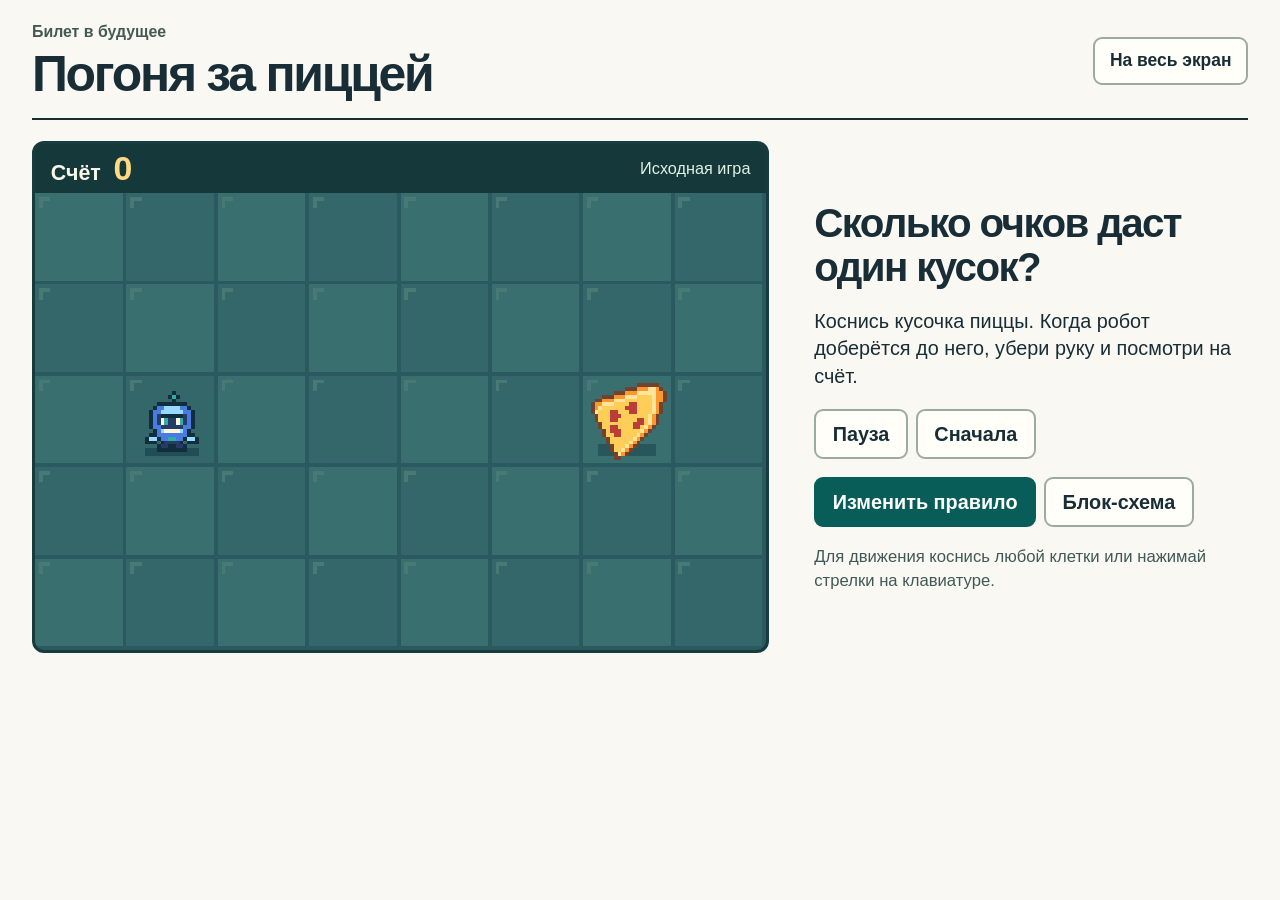
==== index.html @ bc721d9e "Публикация игры и конспекта урока для 8–9 класса" ====
<!doctype html>
<html lang="ru">
<head>
  <meta charset="utf-8">
  <meta name="viewport" content="width=device-width, initial-scale=1">
  <meta http-equiv="refresh" content="0; url=./Игра%20для%20доски.html">
  <title>Погоня за пиццей</title>
</head>
<body>
  <p><a href="./Игра%20для%20доски.html">Запустить игру «Погоня за пиццей»</a></p>
</body>
</html>
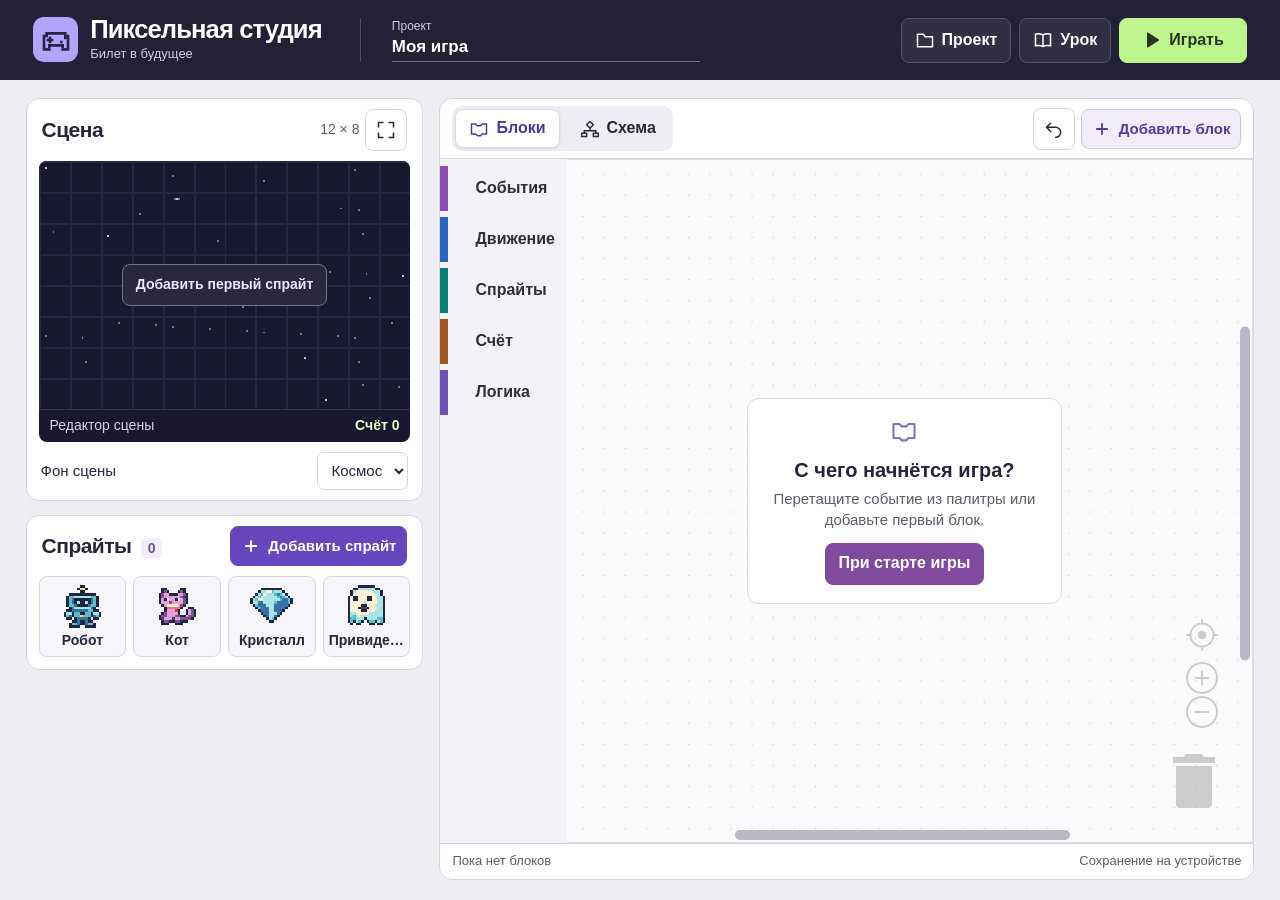
==== commit 77eab7d5: "Добавить конструктор пиксельных игр для урока с интерактивной доской" ====
--- a/index.html
+++ b/index.html
@@ -1,12 +1,265 @@
 <!doctype html>
 <html lang="ru">
-<head>
-  <meta charset="utf-8">
-  <meta name="viewport" content="width=device-width, initial-scale=1">
-  <meta http-equiv="refresh" content="0; url=./Игра%20для%20доски.html">
-  <title>Погоня за пиццей</title>
-</head>
-<body>
-  <p><a href="./Игра%20для%20доски.html">Запустить игру «Погоня за пиццей»</a></p>
-</body>
+  <head>
+    <meta charset="utf-8" />
+    <meta name="viewport" content="width=device-width,initial-scale=1" />
+    <meta name="theme-color" content="#232137" />
+    <title>Пиксельная студия · Билет в будущее</title>
+    <link rel="stylesheet" href="studio.css" />
+  </head>
+  <body>
+    <svg aria-hidden="true" class="icons" xmlns="http://www.w3.org/2000/svg">
+      <symbol id="i-pad" viewBox="0 0 24 24">
+        <path d="M5 7h14v2h2v10h-4v-3H7v3H3V9h2z" fill="none" stroke="currentColor" stroke-width="2" />
+        <path d="M5 12h5m-2.5-2.5v5m7.5-1h2m1-3h2" fill="none" stroke="currentColor" stroke-width="2" />
+      </symbol>
+      <symbol id="i-play" viewBox="0 0 24 24">
+        <path
+          fill="currentColor"
+          d="M6 3.8v16.4a.8.8 0 0 0 1.2.7l13-8.2a.8.8 0 0 0 0-1.4l-13-8.2a.8.8 0 0 0-1.2.7z"
+        />
+      </symbol>
+      <symbol id="i-stop" viewBox="0 0 24 24">
+        <rect x="5" y="5" width="14" height="14" rx="2" fill="currentColor" />
+      </symbol>
+      <symbol id="i-book" viewBox="0 0 24 24">
+        <path
+          d="M3 5c4-1 6-1 9 1 3-2 5-2 9-1v14c-4-1-6-1-9 1-3-2-5-2-9-1zM12 6v14"
+          fill="none"
+          stroke="currentColor"
+          stroke-width="1.8"
+        />
+      </symbol>
+      <symbol id="i-file" viewBox="0 0 24 24">
+        <path
+          d="M3 8V5h7l2 3h9v12H3z"
+          fill="none"
+          stroke="currentColor"
+          stroke-width="1.8"
+          stroke-linejoin="round"
+        />
+      </symbol>
+      <symbol id="i-plus" viewBox="0 0 24 24">
+        <path d="M12 5v14M5 12h14" stroke="currentColor" fill="none" stroke-width="2.2" />
+      </symbol>
+      <symbol id="i-block" viewBox="0 0 24 24">
+        <path
+          d="M3 6h5l2 2h4l2-2h5v12h-5l-2 2h-4l-2-2H3z"
+          fill="none"
+          stroke="currentColor"
+          stroke-width="1.8"
+          stroke-linejoin="round"
+        />
+      </symbol>
+      <symbol id="i-flow" viewBox="0 0 24 24">
+        <path
+          d="m12 3 4 4-4 4-4-4zM12 11v3m0 0H5v3m7-3h7v3M2 17h6v4H2zm14 0h6v4h-6z"
+          fill="none"
+          stroke="currentColor"
+          stroke-width="1.7"
+          stroke-linejoin="round"
+        />
+      </symbol>
+      <symbol id="i-close" viewBox="0 0 24 24">
+        <path d="m6 6 12 12M18 6 6 18" fill="none" stroke="currentColor" stroke-width="2" />
+      </symbol>
+      <symbol id="i-pencil" viewBox="0 0 24 24">
+        <path
+          d="m5 15 10-10 4 4L9 19l-5 1zm8-8 4 4"
+          fill="none"
+          stroke="currentColor"
+          stroke-width="1.8"
+          stroke-linejoin="round"
+        />
+      </symbol>
+      <symbol id="i-undo" viewBox="0 0 24 24">
+        <path
+          d="M8 5 3 10l5 5M4 10h10a6 6 0 0 1 0 12"
+          fill="none"
+          stroke="currentColor"
+          stroke-width="1.8"
+          stroke-linecap="round"
+          stroke-linejoin="round"
+        />
+      </symbol>
+      <symbol id="i-max" viewBox="0 0 24 24">
+        <path
+          d="M3 9V3h6m6 0h6v6m0 6v6h-6M9 21H3v-6"
+          fill="none"
+          stroke="currentColor"
+          stroke-width="1.8"
+        />
+      </symbol>
+    </svg>
+    <header class="appbar">
+      <div class="brand">
+        <span class="brandmark"
+          ><svg><use href="#i-pad" /></svg
+        ></span>
+        <div>
+          <h1>Пиксельная студия</h1>
+          <span>Билет в будущее</span>
+        </div>
+      </div>
+      <div class="project-title">
+        <label for="project-name">Проект</label
+        ><input id="project-name" value="Моя игра" maxlength="48" autocomplete="off" />
+      </div>
+      <nav aria-label="Проект и запуск">
+        <button id="project-menu" class="top quiet">
+          <svg><use href="#i-file" /></svg><span>Проект</span>
+        </button>
+        <button id="open-lesson" class="top quiet">
+          <svg><use href="#i-book" /></svg><span>Урок</span>
+        </button>
+        <button id="play" class="top play">
+          <svg><use href="#i-play" /></svg><span>Играть</span>
+        </button>
+      </nav>
+    </header>
+    <main class="studio">
+      <aside class="left-column">
+        <section class="panel scene-panel" aria-label="Сцена игры">
+          <div class="panel-head">
+            <h2>Сцена</h2>
+            <div class="head-tools">
+              <span class="dimensions">12 × 8</span
+              ><button
+                id="stage-large"
+                class="icon"
+                aria-label="Развернуть сцену"
+                title="Развернуть сцену"
+              >
+                <svg><use href="#i-max" /></svg>
+              </button>
+            </div>
+          </div>
+          <div class="stage-wrap" id="stage-wrap">
+            <div class="stage-screen">
+              <canvas
+                id="stage"
+                width="192"
+                height="128"
+                tabindex="0"
+                aria-label="Сцена. В редакторе выберите спрайт и коснитесь клетки для размещения."
+              ></canvas>
+              <div id="stage-empty" class="stage-empty">
+                <button id="stage-add">Добавить первый спрайт</button>
+              </div>
+              <div id="end-screen" class="end-screen" hidden>
+                <strong id="end-title"></strong><span id="end-score"></span
+                ><button id="again">Ещё раз</button>
+              </div>
+            </div>
+            <div class="stage-status">
+              <span id="stage-mode">Редактор сцены</span
+              ><strong>Счёт <output id="score">0</output></strong>
+            </div>
+          </div>
+          <div id="editor-scene-tools" class="scene-tools">
+            <label for="background">Фон сцены</label
+            ><select id="background">
+              <option value="space">Космос</option>
+              <option value="woods">Лес</option>
+              <option value="sea">Океан</option>
+              <option value="dusk">Закат</option>
+            </select>
+          </div>
+          <div id="pad" class="pad" aria-label="Управление игрой" hidden>
+            <button data-key="left" aria-label="Влево">◀</button
+            ><button data-key="up" aria-label="Вверх">▲</button
+            ><button data-key="down" aria-label="Вниз">▼</button
+            ><button data-key="right" aria-label="Вправо">▶</button
+            ><button data-key="action">Действие</button>
+          </div>
+        </section>
+        <section class="panel sprite-panel">
+          <div class="panel-head">
+            <h2>Спрайты <span id="sprite-count" class="count">0</span></h2>
+            <button id="add-sprite" class="small accent">
+              <svg><use href="#i-plus" /></svg>Добавить спрайт
+            </button>
+          </div>
+          <div id="sprite-list" class="sprite-list"></div>
+          <div id="sprite-tools" class="sprite-tools" hidden>
+            <button id="edit-sprite" class="small">
+              <svg><use href="#i-pencil" /></svg>Редактировать</button
+            ><button id="remove-sprite" class="small text-button">Удалить</button
+            ><span id="position"></span>
+          </div>
+        </section>
+      </aside>
+      <section class="panel logic-panel" aria-label="Рабочая область">
+        <div class="logic-head">
+          <div class="tabs" role="tablist" aria-label="Вид программы">
+            <button
+              class="tab active"
+              role="tab"
+              id="tab-blocks"
+              aria-controls="blocks-pane"
+              aria-selected="true"
+            >
+              <svg><use href="#i-block" /></svg>Блоки
+            </button>
+            <button class="tab" role="tab" id="tab-flow" aria-controls="flow-pane" aria-selected="false">
+              <svg><use href="#i-flow" /></svg>Схема
+            </button>
+          </div>
+          <div class="head-tools">
+            <button
+              id="undo"
+              class="icon"
+              title="Отменить изменение блоков"
+              aria-label="Отменить изменение блоков"
+            >
+              <svg><use href="#i-undo" /></svg></button
+            ><button id="add-block" class="small block-add">
+              <svg><use href="#i-plus" /></svg>Добавить блок
+            </button>
+          </div>
+        </div>
+        <div id="blocks-pane" role="tabpanel" aria-labelledby="tab-blocks">
+          <div id="blockly"></div>
+          <div id="block-empty">
+            <div>
+              <svg><use href="#i-block" /></svg>
+              <h3>С чего начнётся игра?</h3>
+              <p>Перетащите событие из палитры или добавьте первый блок.</p>
+              <button id="first-event" class="hat-button">При старте игры</button>
+            </div>
+          </div>
+        </div>
+        <div id="flow-pane" role="tabpanel" aria-labelledby="tab-flow" hidden>
+          <div class="flow-select">
+            <label for="flow-event">Событие</label
+            ><select id="flow-event"></select>
+          </div>
+          <div id="flow-drawing"></div>
+        </div>
+        <div class="logic-foot">
+          <span id="workspace-status" role="status">Пустой проект</span
+          ><span id="save-state">Сохранение на устройстве</span>
+        </div>
+      </section>
+    </main>
+    <dialog id="dialog" aria-labelledby="dialog-title">
+      <form method="dialog" class="dialog-head">
+        <h2 id="dialog-title">Проект</h2>
+        <button class="icon" aria-label="Закрыть" title="Закрыть">
+          <svg><use href="#i-close" /></svg>
+        </button>
+      </form>
+      <div id="dialog-body"></div>
+    </dialog>
+    <input type="file" accept=".json,application/json" hidden id="import-file" />
+    <div id="toast" role="status" hidden></div>
+    <script src="vendor/blockly/blockly_compressed.js"></script>
+    <script src="vendor/blockly/msg/ru.js"></script>
+    <script src="art.js"></script>
+    <script src="engine.js"></script>
+    <script src="blocks.js"></script>
+    <script src="flow.js"></script>
+    <script src="sprite-editor.js"></script>
+    <script src="studio.js"></script>
+  </body>
 </html>
--- a/studio.css
+++ b/studio.css
@@ -0,0 +1,934 @@
+:root {
+  --ink: #27253b;
+  --muted: #5d5c6b;
+  --purple: #6546bd;
+  --line: #d7d4e2;
+  --pale: #f1eef8;
+  --night: #232137;
+  --lime: #bef58d;
+  --font: "Source Sans 3", "Inter", "Segoe UI", Arial, sans-serif;
+}
+* {
+  box-sizing: border-box;
+}
+[hidden] {
+  display: none !important;
+}
+body {
+  margin: 0;
+  background: #eeeef3;
+  color: var(--ink);
+  font: 16px/1.4 var(--font);
+}
+h1,
+h2,
+h3,
+p {
+  margin: 0;
+}
+button,
+input,
+select {
+  font: inherit;
+  color: inherit;
+}
+button,
+select {
+  cursor: pointer;
+}
+button {
+  min-height: 42px;
+  border: 1px solid var(--line);
+  border-radius: 8px;
+  background: white;
+  padding: 7px 13px;
+  font-weight: 650;
+  display: inline-flex;
+  align-items: center;
+  justify-content: center;
+  gap: 7px;
+  touch-action: manipulation;
+}
+button:hover {
+  background: var(--pale);
+  border-color: #9a86c3;
+}
+button:focus-visible,
+a:focus-visible,
+input:focus-visible,
+select:focus-visible,
+[tabindex]:focus-visible {
+  outline: 3px solid #a56b09;
+  outline-offset: 2px;
+}
+button:disabled {
+  cursor: default;
+  opacity: 0.48;
+}
+button svg,
+.brandmark svg,
+#block-empty svg {
+  width: 20px;
+  height: 20px;
+  flex: none;
+}
+.icons {
+  position: absolute;
+  width: 0;
+  height: 0;
+  overflow: hidden;
+}
+.appbar {
+  background: var(--night);
+  color: white;
+  min-height: 80px;
+  padding: 12px clamp(15px, 2.6vw, 42px);
+  display: flex;
+  align-items: center;
+  gap: clamp(14px, 3vw, 55px);
+}
+.brand {
+  display: flex;
+  align-items: center;
+  gap: 12px;
+  white-space: nowrap;
+}
+.brandmark {
+  display: grid;
+  place-items: center;
+  background: #b4a3fc;
+  color: #292344;
+  border-radius: 11px;
+  width: 45px;
+  height: 45px;
+}
+.brandmark svg {
+  width: 32px;
+  height: 32px;
+}
+.brand h1 {
+  font-size: clamp(20px, 2vw, 31px);
+  line-height: 1.02;
+  letter-spacing: -0.035em;
+}
+.brand span:not(.brandmark) {
+  font-size: 13px;
+  color: #d0cddf;
+}
+.project-title {
+  min-width: 100px;
+  max-width: 340px;
+  flex: 1;
+  display: flex;
+  flex-direction: column;
+  border-left: 1px solid #4d4a61;
+  padding-left: clamp(12px, 2.4vw, 38px);
+}
+.project-title label {
+  font-size: 12px;
+  color: #d1cddf;
+}
+.project-title input {
+  min-width: 0;
+  width: 100%;
+  padding: 0 4px 2px 0;
+  color: #fff;
+  background: transparent;
+  border: 0;
+  border-bottom: 1px solid #767089;
+  font-size: 17px;
+  font-weight: 600;
+}
+.appbar nav {
+  margin-left: auto;
+  display: flex;
+  gap: 8px;
+}
+.top {
+  min-height: 45px;
+  font-size: 16px;
+}
+.top.quiet {
+  background: #312e45;
+  border-color: #57536a;
+  color: white;
+}
+.top.quiet:hover {
+  background: #45405d;
+}
+.top.play {
+  background: var(--lime);
+  border-color: var(--lime);
+  color: #26351f;
+  padding: 7px 22px;
+}
+.top.play:hover {
+  background: #d2ffa9;
+}
+.top.play.running {
+  background: #ffd09c;
+  border-color: #ffd09c;
+}
+.studio {
+  display: grid;
+  grid-template-columns: minmax(310px, 0.83fr) minmax(440px, 1.7fr);
+  align-items: start;
+  gap: 16px;
+  margin: 18px auto;
+  padding: 0 clamp(12px, 2vw, 34px);
+  max-width: 2200px;
+}
+.left-column {
+  display: grid;
+  gap: 14px;
+}
+.panel {
+  background: white;
+  border: 1px solid var(--line);
+  border-radius: 13px;
+  overflow: hidden;
+}
+.panel-head,
+.logic-head {
+  display: flex;
+  align-items: center;
+  justify-content: space-between;
+  gap: 8px;
+  padding: 10px 15px;
+  min-height: 57px;
+}
+.panel h2,
+.dialog-head h2 {
+  font-size: 21px;
+  line-height: 1.1;
+  letter-spacing: -0.025em;
+}
+.head-tools,
+.tabs {
+  display: flex;
+  align-items: center;
+  gap: 6px;
+}
+.dimensions,
+#position,
+.logic-foot,
+.muted {
+  color: var(--muted);
+  font-size: 14px;
+}
+.icon {
+  width: 42px;
+  height: 42px;
+  padding: 7px;
+  flex: none;
+}
+.small {
+  min-height: 40px;
+  font-size: 15px;
+  padding: 5px 10px;
+}
+.accent,
+.primary {
+  background: var(--purple);
+  border-color: var(--purple);
+  color: white;
+}
+.accent:hover,
+.primary:hover {
+  background: #4d32a3;
+  color: white;
+}
+.stage-wrap {
+  margin: 0 12px;
+  background: #18172d;
+  color: white;
+  border-radius: 8px;
+  overflow: hidden;
+}
+.stage-screen {
+  position: relative;
+  overflow: hidden;
+}
+.stage-screen canvas {
+  width: 100%;
+  aspect-ratio: 3/2;
+  image-rendering: pixelated;
+  display: block;
+  touch-action: none;
+  cursor: crosshair;
+}
+.stage-empty,
+.end-screen {
+  position: absolute;
+  inset: 0;
+  display: grid;
+  place-content: center;
+  justify-items: center;
+  gap: 8px;
+  pointer-events: none;
+}
+.stage-empty button {
+  pointer-events: auto;
+  background: #29283e;
+  color: #eee8ff;
+  border-color: #797190;
+  font-size: 14px;
+}
+.end-screen {
+  background: #151426d9;
+  pointer-events: auto;
+}
+.end-screen strong {
+  font-size: clamp(26px, 3.1vw, 48px);
+  color: var(--lime);
+  letter-spacing: -0.04em;
+}
+.end-screen button {
+  min-height: 37px;
+}
+.stage-status {
+  border-top: 1px solid #38344d;
+  padding: 6px 11px;
+  display: flex;
+  align-items: center;
+  justify-content: space-between;
+  font-size: 14px;
+  color: #d8d4e6;
+}
+.stage-status strong {
+  color: #e6ffc6;
+}
+.scene-tools,
+.sprite-tools {
+  display: flex;
+  align-items: center;
+  gap: 8px;
+  padding: 10px 14px;
+  font-size: 15px;
+}
+.scene-tools select {
+  margin-left: auto;
+}
+.scene-tools select,
+select,
+input[type="text"] {
+  background: white;
+  border: 1px solid var(--line);
+  border-radius: 7px;
+  padding: 7px 9px;
+  min-height: 38px;
+}
+.count {
+  margin-left: 4px;
+  background: var(--pale);
+  color: #67568c;
+  padding: 2px 7px;
+  border-radius: 6px;
+  font-size: 14px;
+}
+.sprite-list {
+  display: grid;
+  grid-template-columns: repeat(auto-fill, minmax(73px, 1fr));
+  gap: 7px;
+  padding: 0 12px 12px;
+  max-height: 260px;
+  overflow: auto;
+}
+.sprite-card,
+.art-card {
+  flex-direction: column;
+  gap: 4px;
+  line-height: 1.15;
+  background: #f6f5f9;
+  position: relative;
+  font-size: 14px;
+  min-width: 0;
+  padding: 8px 5px;
+}
+.sprite-card span,
+.art-card span {
+  max-width: 100%;
+  overflow: hidden;
+  text-overflow: ellipsis;
+  white-space: nowrap;
+}
+.sprite-card canvas,
+.art-card canvas {
+  width: 43px;
+  height: 43px;
+  image-rendering: pixelated;
+}
+.sprite-card[aria-pressed="true"],
+.group-pick[aria-pressed="true"] {
+  border-color: var(--purple);
+  box-shadow: inset 0 0 0 1px var(--purple);
+  background: #f1eafd;
+}
+.sprite-tools {
+  border-top: 1px solid var(--line);
+  flex-wrap: wrap;
+}
+.text-button {
+  border-color: transparent;
+  color: #705363;
+}
+.sprite-tools #position {
+  margin-left: auto;
+}
+.pad {
+  display: flex;
+  justify-content: center;
+  gap: 4px;
+  padding: 8px;
+}
+.pad button {
+  min-height: 42px;
+  padding: 5px 8px;
+}
+.pad button:last-child {
+  font-size: 14px;
+}
+.scene-panel.enlarged {
+  position: fixed;
+  z-index: 8;
+  inset: 5vh max(3vw, calc((100vw - 940px) / 2));
+  display: flex;
+  flex-direction: column;
+  box-shadow: 0 0 0 100vmax #171627aa;
+}
+.scene-panel.enlarged .stage-wrap {
+  max-width: 100%;
+  width: min(100% - 24px, 100vh);
+  align-self: center;
+  min-height: 0;
+  overflow: auto;
+}
+.scene-panel.enlarged .scene-tools,
+.scene-panel.enlarged .pad {
+  margin-top: auto;
+}
+.logic-panel {
+  display: flex;
+  flex-direction: column;
+  min-width: 0;
+  height: calc(100dvh - 118px);
+  min-height: 510px;
+}
+.logic-head {
+  border-bottom: 1px solid var(--line);
+  padding: 7px 12px;
+}
+.tabs {
+  background: #eeedf3;
+  padding: 3px;
+  border-radius: 10px;
+}
+.tab {
+  min-height: 39px;
+  border-color: transparent;
+  background: transparent;
+  padding: 5px 13px;
+}
+.tab.active {
+  background: white;
+  border-color: #dbd7e4;
+  color: #51369a;
+  box-shadow: 0 1px 3px #2c274017;
+}
+.block-add {
+  background: #f1edf9;
+  color: #573b9e;
+  border-color: #d1c5e6;
+}
+#blocks-pane,
+#flow-pane {
+  position: relative;
+  min-height: 0;
+  flex: 1;
+}
+#blockly {
+  position: absolute;
+  inset: 0;
+}
+.blocklySvg {
+  background-color: #fbfafc;
+}
+.blocklyToolboxCategory {
+  height: 45px !important;
+  line-height: 42px !important;
+  padding: 0 6px 0 8px !important;
+  margin: 3px 3px 3px 0 !important;
+  border-radius: 0 6px 6px 0;
+}
+.blocklyTreeLabel,
+.blocklyToolboxCategoryLabel {
+  font-family: var(--font) !important;
+  font-size: 16px !important;
+  font-weight: 650;
+}
+.blocklyToolboxDiv {
+  padding-top: 9px !important;
+  border-right: 1px solid #dedbe5;
+}
+.blocklyToolboxDiv:focus {
+  outline: none;
+}
+#block-empty {
+  position: absolute;
+  inset: 0 0 0 115px;
+  display: grid;
+  place-items: center;
+  pointer-events: none;
+  padding: 20px;
+  text-align: center;
+}
+#block-empty > div {
+  max-width: 315px;
+  border: 1px solid #ded9e7;
+  border-radius: 12px;
+  padding: 18px 16px;
+  background: #fffffff2;
+}
+#block-empty svg {
+  width: 28px;
+  height: 28px;
+  color: #876fba;
+}
+#block-empty h3 {
+  font-size: 20px;
+  margin: 4px 0;
+}
+#block-empty p {
+  font-size: 15px;
+  color: var(--muted);
+  margin-bottom: 13px;
+}
+.hat-button {
+  pointer-events: auto;
+  background: #804b9e;
+  color: white;
+  border-color: #804b9e;
+}
+.hat-button:hover {
+  background: #663982;
+}
+.logic-foot {
+  min-height: 36px;
+  padding: 7px 12px;
+  display: flex;
+  align-items: center;
+  justify-content: space-between;
+  gap: 9px;
+  border-top: 1px solid var(--line);
+  font-size: 13px;
+}
+#flow-pane {
+  display: flex;
+  flex-direction: column;
+  background: #faf9fc;
+}
+.flow-select {
+  display: flex;
+  align-items: center;
+  gap: 10px;
+  padding: 10px 14px;
+  border-bottom: 1px solid var(--line);
+}
+.flow-select select {
+  max-width: 80%;
+  min-width: 80px;
+}
+#flow-drawing {
+  overflow: auto;
+  flex: 1;
+  padding: 12px;
+}
+#flow-drawing svg {
+  display: block;
+  margin: 0 auto;
+}
+#flow-drawing .muted {
+  padding: 18px;
+  text-align: center;
+}
+dialog {
+  border: 1px solid #c9c4d7;
+  border-radius: 15px;
+  background: #fff;
+  color: var(--ink);
+  width: min(690px, 94vw);
+  max-height: 90dvh;
+  padding: 0;
+  box-shadow: 0 20px 65px #20182d47;
+}
+dialog::backdrop {
+  background: #201b32a8;
+}
+.dialog-head {
+  position: sticky;
+  top: 0;
+  z-index: 2;
+  display: flex;
+  align-items: center;
+  justify-content: space-between;
+  gap: 12px;
+  padding: 12px 19px;
+  background: white;
+  border-bottom: 1px solid var(--line);
+}
+.dialog-head h2 {
+  font-size: 23px;
+}
+#dialog-body {
+  padding: 16px 19px 20px;
+}
+.toolbar,
+.actions,
+.group-tabs {
+  display: flex;
+  align-items: center;
+  flex-wrap: wrap;
+  gap: 7px;
+}
+.group-tabs {
+  margin-bottom: 13px;
+}
+.group-pick {
+  min-height: 38px;
+  font-size: 15px;
+}
+.gallery {
+  display: grid;
+  grid-template-columns: repeat(auto-fill, minmax(92px, 1fr));
+  gap: 8px;
+}
+.art-card {
+  padding: 10px 5px;
+}
+.art-card canvas {
+  width: 57px;
+  height: 57px;
+}
+.actions {
+  margin-top: 15px;
+}
+.dialog-row {
+  display: flex;
+  align-items: center;
+  gap: 10px;
+  margin-bottom: 12px;
+}
+.dialog-row > input,
+.dialog-row > select {
+  min-width: 0;
+  flex: 1;
+}
+.paint-layout {
+  display: grid;
+  grid-template-columns: minmax(180px, 1.3fr) minmax(147px, 1fr);
+  gap: 16px;
+  align-items: start;
+}
+#paint {
+  width: 100%;
+  aspect-ratio: 1;
+  display: block;
+  touch-action: none;
+  image-rendering: pixelated;
+  border: 1px solid #b1abc0;
+  background: #f8f7fb;
+}
+.swatches {
+  display: grid;
+  grid-template-columns: repeat(4, 1fr);
+  gap: 5px;
+}
+.swatch {
+  min-height: 38px;
+  min-width: 0;
+  border-radius: 5px;
+  border: 2px solid #a1a0a8;
+  position: relative;
+}
+.swatch[aria-pressed="true"]::after {
+  content: "";
+  position: absolute;
+  inset: 2px;
+  border-radius: 2px;
+  border: 2px solid white;
+  box-shadow: 0 0 0 1px #161321;
+}
+.swatch:first-child {
+  background: repeating-conic-gradient(#e1dfe5 0 25%, white 0 50%) 0 0/12px 12px !important;
+}
+.paint-side p {
+  margin: 8px 0;
+}
+.block-catalog {
+  display: grid;
+  grid-template-columns: 1fr 1fr;
+  gap: 8px 11px;
+}
+.block-catalog section {
+  display: grid;
+  gap: 4px;
+  align-content: start;
+}
+.block-catalog h3 {
+  font-size: 15px;
+  margin-top: 6px;
+}
+.block-choice {
+  border: 0;
+  color: white;
+  justify-content: flex-start;
+  line-height: 1.2;
+  text-align: left;
+  font-size: 15px;
+  min-height: 38px;
+}
+.block-choice:hover {
+  filter: brightness(1.12);
+}
+.options-list {
+  display: grid;
+  gap: 9px;
+}
+.options-list button,
+.options-list a {
+  justify-content: flex-start;
+  text-align: left;
+}
+.danger {
+  color: #933843;
+}
+.guide p {
+  margin: 10px 0;
+}
+.guide h3 {
+  font-size: 23px;
+}
+.guide li {
+  margin: 6px 0;
+}
+.guide .actions {
+  justify-content: space-between;
+}
+.guide a,
+.options-list a {
+  color: #51369a;
+}
+.guide-kicker {
+  font-size: 14px;
+  color: var(--muted);
+}
+#toast {
+  position: fixed;
+  z-index: 12;
+  bottom: 18px;
+  left: 50%;
+  transform: translateX(-50%);
+  padding: 10px 16px;
+  max-width: min(90vw, 620px);
+  border-radius: 9px;
+  background: #29253c;
+  color: white;
+  box-shadow: 0 2px 12px #211d3140;
+  text-align: center;
+}
+@media (min-width: 1600px) {
+  .studio {
+    grid-template-columns: minmax(400px, 0.8fr) minmax(650px, 1.9fr);
+  }
+  .panel-head,
+  .logic-head {
+    min-height: 65px;
+  }
+  .sprite-card canvas {
+    width: 54px;
+    height: 54px;
+  }
+}
+@media (max-width: 1010px) {
+  .studio {
+    padding: 0 10px;
+    gap: 9px;
+    grid-template-columns: minmax(264px, 0.8fr) minmax(396px, 1.45fr);
+    margin-top: 10px;
+  }
+  .appbar {
+    padding: 10px 13px;
+    gap: 14px;
+    min-height: 67px;
+  }
+  .logic-panel {
+    height: calc(100dvh - 91px);
+    min-height: 485px;
+  }
+  .panel-head,
+  .logic-head {
+    padding: 7px 9px;
+  }
+  .tab {
+    padding: 4px 8px;
+  }
+  .sprite-list {
+    grid-template-columns: repeat(auto-fill, minmax(64px, 1fr));
+  }
+  .stage-wrap {
+    margin: 0 8px;
+  }
+}
+@media (max-width: 730px) {
+  .studio {
+    display: flex;
+    flex-direction: column;
+  }
+  .left-column,
+  .logic-panel {
+    width: 100%;
+  }
+  .left-column {
+    grid-template-columns: minmax(0, 1.2fr) minmax(0, 1fr);
+    align-items: start;
+    gap: 8px;
+  }
+  .logic-panel {
+    height: 67dvh;
+    min-height: 450px;
+  }
+  .appbar {
+    flex-wrap: wrap;
+    gap: 8px;
+  }
+  .brand {
+    gap: 7px;
+  }
+  .brandmark {
+    width: 36px;
+    height: 36px;
+  }
+  .project-title {
+    display: none;
+  }
+  .appbar nav {
+    gap: 4px;
+  }
+  .top {
+    padding: 5px 9px;
+    min-height: 39px;
+  }
+  .top.play {
+    padding: 5px 12px;
+  }
+  .panel h2 {
+    font-size: 18px;
+  }
+  .sprite-panel .panel-head {
+    flex-wrap: wrap;
+  }
+  .scene-tools {
+    flex-wrap: wrap;
+  }
+  .stage-empty button {
+    padding: 4px 7px;
+    font-size: 12px;
+  }
+  .sprite-tools {
+    padding: 6px;
+  }
+  .sprite-list {
+    max-height: 155px;
+  }
+  .sprite-card canvas {
+    width: 31px;
+    height: 31px;
+  }
+}
+@media (max-width: 470px) {
+  .appbar .top.quiet span {
+    display: none;
+  }
+  .studio {
+    padding: 0 6px;
+  }
+  .top.quiet {
+    width: 39px;
+  }
+  .left-column {
+    grid-template-columns: 1.15fr 1fr;
+  }
+  .brand h1 {
+    font-size: 18px;
+  }
+  .panel-head .dimensions {
+    display: none;
+  }
+  .panel-head {
+    min-height: 42px;
+  }
+  .scene-tools label {
+    font-size: 13px;
+  }
+  .scene-tools {
+    padding: 5px;
+  }
+  .sprite-panel .panel-head .small {
+    font-size: 13px;
+    min-height: 32px;
+  }
+  .logic-head {
+    flex-wrap: wrap;
+  }
+  .logic-head .small {
+    font-size: 13px;
+  }
+  .logic-foot {
+    font-size: 11px;
+  }
+  .sprite-list {
+    padding: 0 5px 5px;
+    gap: 3px;
+    grid-template-columns: repeat(2, minmax(0, 1fr));
+  }
+  .sprite-tools #position {
+    display: none;
+  }
+  .stage-status {
+    font-size: 11px;
+    padding: 3px 5px;
+  }
+  .paint-layout {
+    gap: 8px;
+    grid-template-columns: minmax(145px, 1.2fr) minmax(112px, 1fr);
+  }
+  .swatch {
+    min-height: 32px;
+  }
+  .small {
+    font-size: 13px;
+  }
+  .pad {
+    flex-wrap: wrap;
+  }
+  .pad button {
+    min-height: 34px;
+  }
+  .block-catalog {
+    gap: 7px;
+  }
+  .block-choice {
+    font-size: 14px;
+  }
+  #block-empty {
+    left: 92px;
+    padding: 8px;
+  }
+  #block-empty > div {
+    padding: 10px;
+  }
+  #save-state {
+    max-width: 40%;
+    text-align: right;
+  }
+}
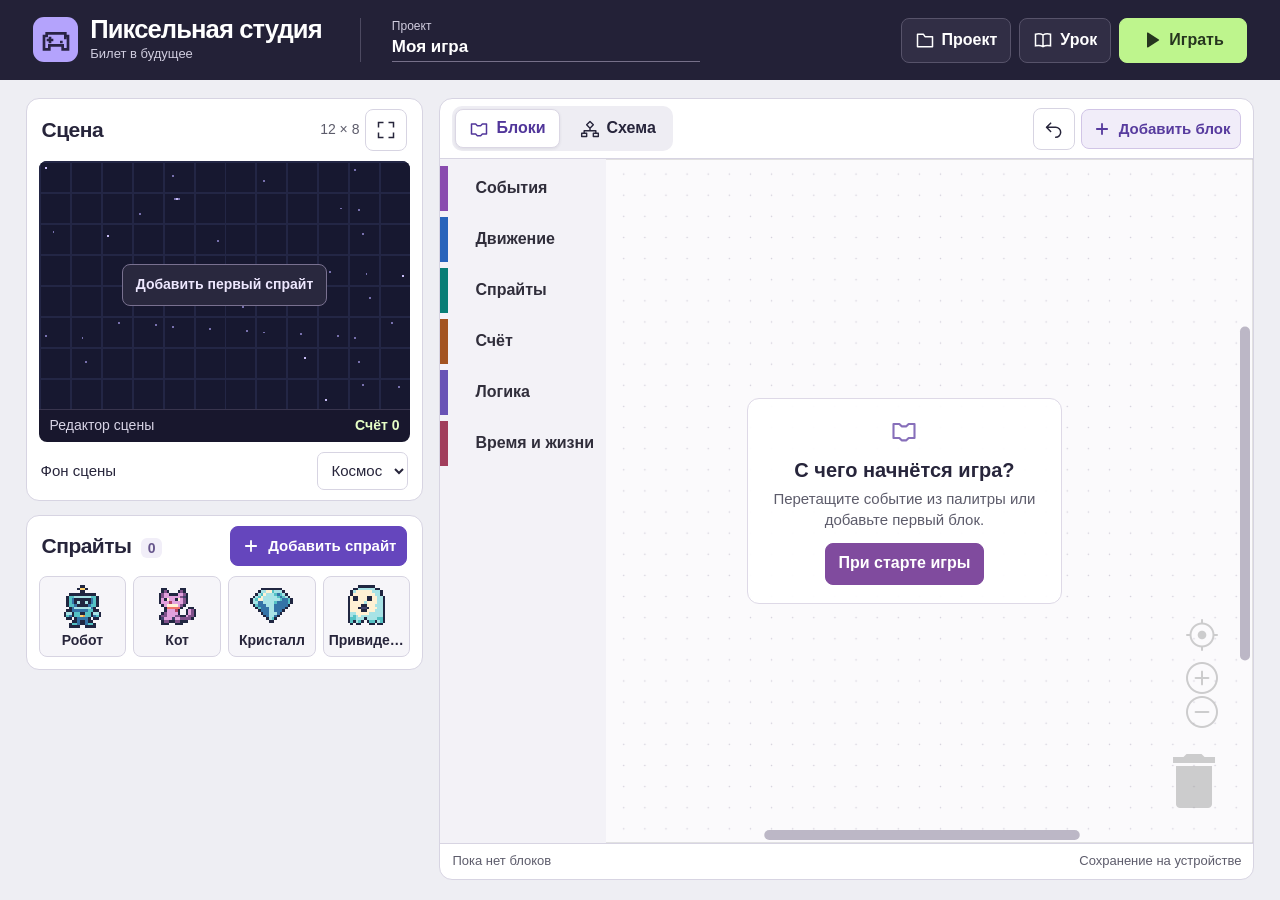
==== commit 9257ae82: "Расширить события конструктора и добавить две игры для урока" ====
--- a/index.html
+++ b/index.html
@@ -152,8 +152,12 @@
               </div>
             </div>
             <div class="stage-status">
-              <span id="stage-mode">Редактор сцены</span
-              ><strong>Счёт <output id="score">0</output></strong>
+              <span id="stage-mode">Редактор сцены</span>
+              <div class="game-stats">
+                <strong>Счёт <output id="score">0</output></strong>
+                <strong id="lives-stat" hidden>Жизни <output id="lives">3</output></strong>
+                <strong id="time-stat" hidden>Время <output id="seconds">0</output> с</strong>
+              </div>
             </div>
           </div>
           <div id="editor-scene-tools" class="scene-tools">
@@ -256,6 +260,7 @@
     <script src="vendor/blockly/blockly_compressed.js"></script>
     <script src="vendor/blockly/msg/ru.js"></script>
     <script src="art.js"></script>
+    <script src="examples.js"></script>
     <script src="engine.js"></script>
     <script src="blocks.js"></script>
     <script src="flow.js"></script>
--- a/studio.css
+++ b/studio.css
@@ -294,6 +294,14 @@
   justify-content: space-between;
   font-size: 14px;
   color: #d8d4e6;
+  flex-wrap: wrap;
+  gap: 3px 8px;
+}
+.game-stats {
+  display: flex;
+  flex-wrap: wrap;
+  gap: 3px 12px;
+  font-variant-numeric: tabular-nums;
 }
 .stage-status strong {
   color: #e6ffc6;
@@ -666,8 +674,16 @@
 }
 .block-catalog {
   display: grid;
-  grid-template-columns: 1fr 1fr;
+  grid-template-columns: repeat(2, minmax(0, 1fr));
   gap: 8px 11px;
+}
+.block-search {
+  width: 100%;
+  margin-bottom: 9px;
+  min-height: 42px;
+  padding: 6px 12px;
+  border: 1px solid var(--line);
+  border-radius: 8px;
 }
 .block-catalog section {
   display: grid;
@@ -685,7 +701,7 @@
   line-height: 1.2;
   text-align: left;
   font-size: 15px;
-  min-height: 38px;
+  min-height: 42px;
 }
 .block-choice:hover {
   filter: brightness(1.12);
@@ -693,6 +709,41 @@
 .options-list {
   display: grid;
   gap: 9px;
+}
+.examples-list {
+  display: grid;
+  gap: 14px;
+}
+.example-card {
+  display: grid;
+  grid-template-columns: clamp(64px, 16%, 108px) 1fr;
+  border: 1px solid var(--line);
+  border-radius: 9px;
+  overflow: hidden;
+}
+.example-art {
+  display: grid;
+  place-content: center;
+  gap: 8px;
+  background: #232645;
+}
+.example-art[data-theme="dusk"] {
+  background: #513650;
+}
+.example-art canvas {
+  width: 46px;
+  height: 46px;
+  image-rendering: pixelated;
+}
+.example-content {
+  display: grid;
+  justify-items: start;
+  gap: 7px;
+  padding: 12px 14px;
+}
+.example-events {
+  color: var(--muted);
+  font-size: 14px;
 }
 .options-list button,
 .options-list a {
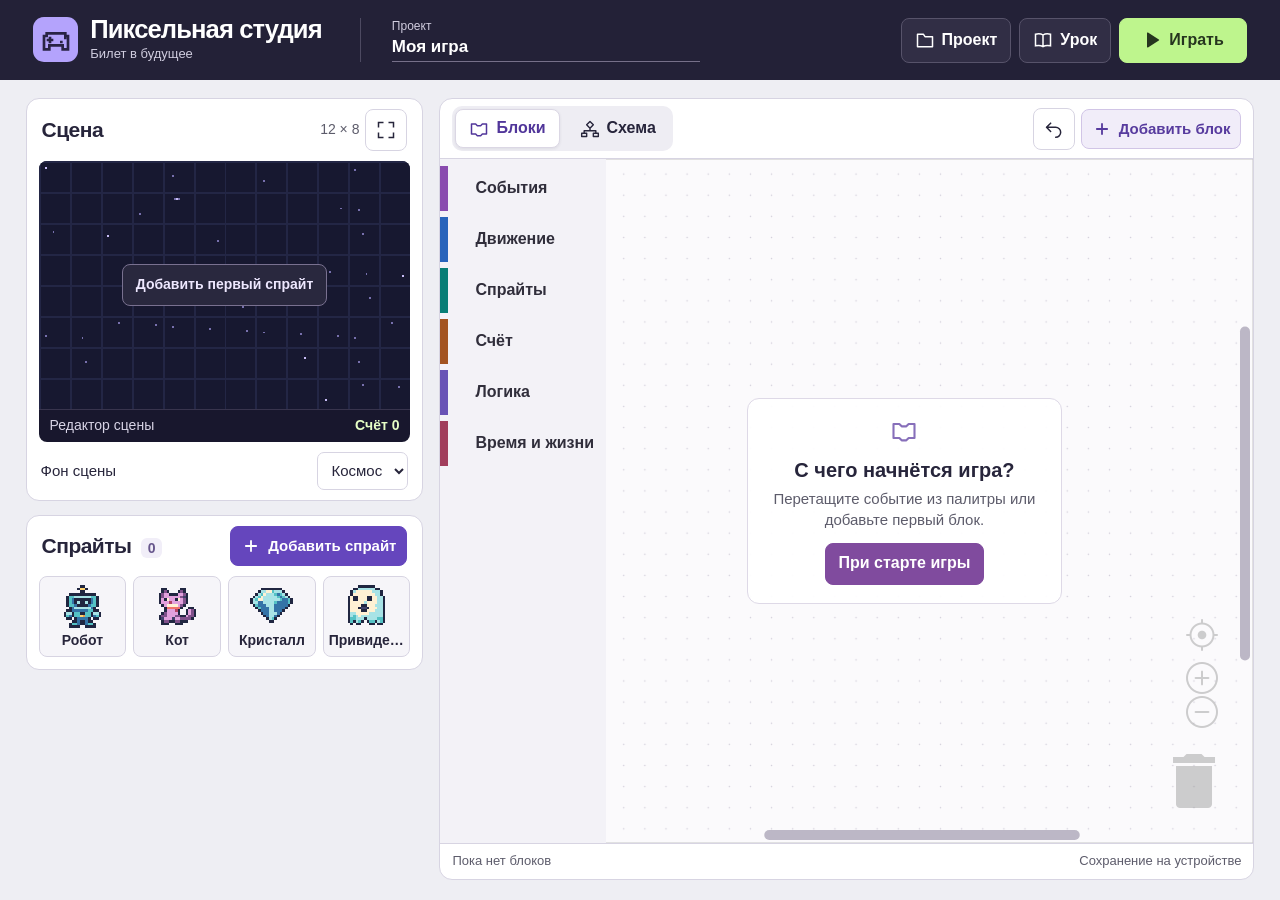
==== commit 6e378ce8: "Добавить презентацию для доски и файл PowerPoint к лекции" ====
--- a/index.html
+++ b/index.html
@@ -109,7 +109,7 @@
         <button id="project-menu" class="top quiet">
           <svg><use href="#i-file" /></svg><span>Проект</span>
         </button>
-        <button id="open-lesson" class="top quiet">
+        <button id="open-lesson" class="top quiet" aria-label="Урок" title="Урок">
           <svg><use href="#i-book" /></svg><span>Урок</span>
         </button>
         <button id="play" class="top play">
@@ -265,6 +265,6 @@
     <script src="blocks.js"></script>
     <script src="flow.js"></script>
     <script src="sprite-editor.js"></script>
-    <script src="studio.js"></script>
+    <script src="studio.js?v=slides"></script>
   </body>
 </html>
--- a/studio.css
+++ b/studio.css
@@ -764,6 +764,11 @@
 }
 .guide .actions {
   justify-content: space-between;
+}
+.guide-files {
+  display: grid;
+  justify-items: start;
+  gap: 6px;
 }
 .guide a,
 .options-list a {
